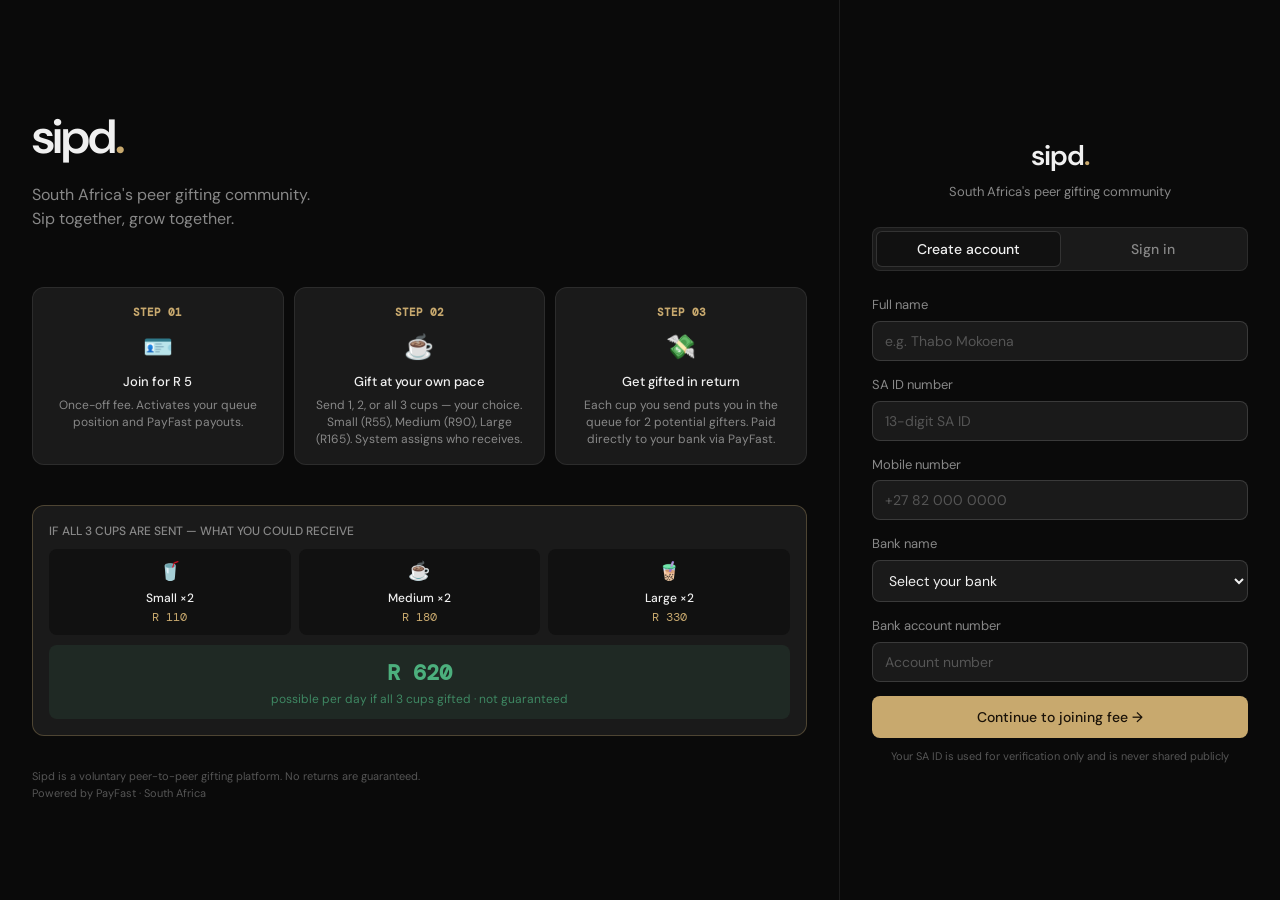
==== index.html @ 5f3d975c "Add files via upload" ====
<!DOCTYPE html>
<html lang="en">
<head>
<meta charset="UTF-8">
<meta name="viewport" content="width=device-width, initial-scale=1.0">
<title>Sipd — Join the community</title>
<link rel="stylesheet" href="css/style.css">
<style>
.pf-overlay{position:fixed;inset:0;background:rgba(0,0,0,0.7);display:flex;align-items:center;justify-content:center;z-index:999;padding:1rem}
.pf-box{background:var(--bg2);border:1px solid var(--border2);border-radius:var(--radius-lg);padding:1.75rem;width:100%;max-width:380px}
.pf-header{display:flex;align-items:center;justify-content:space-between;margin-bottom:1.25rem}
.pf-logo{font-size:18px;font-weight:600;color:var(--text)}
.pf-logo span{color:var(--accent)}
.pf-close{background:none;border:none;color:var(--text2);font-size:18px;cursor:pointer;line-height:1}
.pf-merchant{text-align:center;font-size:22px;font-weight:600;letter-spacing:-0.5px;margin-bottom:6px}
.pf-amount{text-align:center;font-size:36px;font-weight:600;color:var(--accent);font-family:var(--mono);margin-bottom:4px}
.pf-desc{text-align:center;font-size:13px;color:var(--text2);margin-bottom:4px}
.pf-ref{text-align:center;font-size:11px;color:var(--text3);font-family:var(--mono);margin-bottom:1rem}
.pf-methods{display:flex;gap:6px;margin-bottom:4px}
.pf-method{flex:1;padding:8px 4px;border:1px solid var(--border2);border-radius:var(--radius-sm);font-size:12px;text-align:center;cursor:pointer;color:var(--text2);transition:all .15s}
.pf-method.active{border-color:var(--accent);color:var(--accent);background:var(--accent-bg)}
.hero-section{text-align:center;padding:2rem 0 1.5rem}
.hero-logo{font-size:48px;font-weight:600;letter-spacing:-2px;margin-bottom:8px}
.hero-logo span{color:var(--accent)}
.hero-tagline{font-size:16px;color:var(--text2);margin-bottom:2rem;line-height:1.5}
.how-grid{display:grid;grid-template-columns:repeat(3,minmax(0,1fr));gap:10px;margin:1.5rem 0}
.how-card{background:var(--bg3);border:1px solid var(--border);border-radius:var(--radius);padding:1rem;text-align:center}
.how-num{font-size:11px;font-weight:600;color:var(--accent);font-family:var(--mono);margin-bottom:6px}
.how-icon{font-size:24px;margin-bottom:6px}
.how-title{font-size:13px;font-weight:500;margin-bottom:4px}
.how-desc{font-size:12px;color:var(--text2);line-height:1.4}
.tabs-toggle{display:flex;background:var(--bg3);border:1px solid var(--border);border-radius:var(--radius-sm);padding:3px;margin-bottom:1.5rem}
.tab-toggle-btn{flex:1;padding:8px;border:none;border-radius:6px;background:transparent;color:var(--text2);font-family:var(--font);font-size:14px;font-weight:500;cursor:pointer;transition:all .15s}
.tab-toggle-btn.active{background:var(--bg2);color:var(--text);border:1px solid var(--border2)}
.earnings-box{background:var(--bg3);border:1px solid var(--accent-border);border-radius:var(--radius);padding:1rem;margin:1rem 0}
.earnings-grid{display:grid;grid-template-columns:repeat(3,minmax(0,1fr));gap:8px;margin-bottom:10px}
.earn-item{text-align:center;padding:8px;background:var(--bg2);border-radius:var(--radius-sm)}
.earn-icon{font-size:18px}
.earn-size{font-size:12px;font-weight:500;margin-top:3px}
.earn-val{font-size:12px;color:var(--accent);font-family:var(--mono)}
.earn-total{text-align:center;padding:10px;background:var(--green-bg);border-radius:var(--radius-sm)}
.earn-total-amt{font-size:22px;font-weight:600;color:var(--green);font-family:var(--mono)}
.earn-total-lbl{font-size:12px;color:var(--green);opacity:.7}
@media(max-width:500px){.how-grid{grid-template-columns:1fr 1fr}.earnings-grid{grid-template-columns:repeat(3,1fr)}}
</style>
</head>
<body>

<div id="payment-modal" style="display:none;position:fixed;inset:0;z-index:999"></div>

<div style="display:flex;min-height:100vh">

  <!-- LEFT: Hero / Info -->
  <div style="flex:1;padding:2rem;display:flex;flex-direction:column;justify-content:center;border-right:1px solid var(--border);min-width:0" class="hide-mobile">
    <div class="hero-logo">sipd<span>.</span></div>
    <div class="hero-tagline">South Africa's peer gifting community.<br>Sip together, grow together.</div>

    <div class="how-grid">
      <div class="how-card">
        <div class="how-num">STEP 01</div>
        <div class="how-icon">🪪</div>
        <div class="how-title">Join for R 5</div>
        <div class="how-desc">Once-off fee. Activates your queue position and PayFast payouts.</div>
      </div>
      <div class="how-card">
        <div class="how-num">STEP 02</div>
        <div class="how-icon">☕</div>
        <div class="how-title">Gift at your own pace</div>
        <div class="how-desc">Send 1, 2, or all 3 cups — your choice. Small (R55), Medium (R90), Large (R165). System assigns who receives.</div>
      </div>
      <div class="how-card">
        <div class="how-num">STEP 03</div>
        <div class="how-icon">💸</div>
        <div class="how-title">Get gifted in return</div>
        <div class="how-desc">Each cup you send puts you in the queue for 2 potential gifters. Paid directly to your bank via PayFast.</div>
      </div>
    </div>

    <div class="earnings-box">
      <div style="font-size:12px;color:var(--text2);margin-bottom:8px;font-weight:500">IF ALL 3 CUPS ARE SENT — WHAT YOU COULD RECEIVE</div>
      <div class="earnings-grid">
        <div class="earn-item"><div class="earn-icon">🥤</div><div class="earn-size">Small ×2</div><div class="earn-val">R 110</div></div>
        <div class="earn-item"><div class="earn-icon">☕</div><div class="earn-size">Medium ×2</div><div class="earn-val">R 180</div></div>
        <div class="earn-item"><div class="earn-icon">🧋</div><div class="earn-size">Large ×2</div><div class="earn-val">R 330</div></div>
      </div>
      <div class="earn-total">
        <div class="earn-total-amt">R 620</div>
        <div class="earn-total-lbl">possible per day if all 3 cups gifted · not guaranteed</div>
      </div>
    </div>

    <div style="font-size:11px;color:var(--text3);margin-top:1rem;line-height:1.5">
      Sipd is a voluntary peer-to-peer gifting platform. No returns are guaranteed.<br>
      Powered by PayFast · South Africa
    </div>
  </div>

  <!-- RIGHT: Auth Forms -->
  <div style="width:100%;max-width:440px;padding:2rem;display:flex;flex-direction:column;justify-content:center">

    <div style="margin-bottom:1.5rem;text-align:center">
      <div style="font-size:28px;font-weight:600;letter-spacing:-1px">sipd<span style="color:var(--accent)">.</span></div>
      <div style="font-size:13px;color:var(--text2);margin-top:3px">South Africa's peer gifting community</div>
    </div>

    <div class="tabs-toggle">
      <button class="tab-toggle-btn active" id="tab-register-btn" onclick="switchAuthTab('register')">Create account</button>
      <button class="tab-toggle-btn" id="tab-login-btn" onclick="switchAuthTab('login')">Sign in</button>
    </div>

    <!-- REGISTER STEP 1 -->
    <div id="reg-step1">
      <div id="reg-error" class="banner banner-warn" style="margin-bottom:12px"></div>
      <div class="form-group">
        <label>Full name</label>
        <input type="text" id="reg-name" placeholder="e.g. Thabo Mokoena" />
      </div>
      <div class="form-group">
        <label>SA ID number</label>
        <input type="text" id="reg-id" placeholder="13-digit SA ID" maxlength="13" />
      </div>
      <div class="form-group">
        <label>Mobile number</label>
        <input type="text" id="reg-phone" placeholder="+27 82 000 0000" />
      </div>
      <div class="form-group">
        <label>Bank name</label>
        <select id="reg-bank-name">
          <option value="">Select your bank</option>
          <option>Absa</option>
          <option>Capitec</option>
          <option>FNB</option>
          <option>Nedbank</option>
          <option>Standard Bank</option>
          <option>TymeBank</option>
          <option>African Bank</option>
          <option>Discovery Bank</option>
        </select>
      </div>
      <div class="form-group">
        <label>Bank account number</label>
        <input type="text" id="reg-bank-acc" placeholder="Account number" />
      </div>
      <button class="btn btn-primary" onclick="goToFeeStep()">Continue to joining fee →</button>
      <p style="font-size:11px;color:var(--text3);text-align:center;margin-top:10px">
        Your SA ID is used for verification only and is never shared publicly
      </p>
    </div>

    <!-- REGISTER STEP 2: R5 Fee -->
    <div id="reg-step2" style="display:none">
      <div style="display:flex;align-items:center;gap:8px;margin-bottom:1.25rem;cursor:pointer" onclick="backToStep1()">
        <span style="color:var(--text2);font-size:14px">←</span>
        <span style="font-size:13px;color:var(--text2)">Back</span>
      </div>

      <div class="step-indicator">
        <div class="step-dot"></div>
        <div class="step-dot active"></div>
      </div>

      <div class="fee-display">
        <div class="fee-amount">R 5</div>
        <div class="fee-label">Once-off joining fee · Never charged again</div>
      </div>

      <div class="checklist">
        <div class="check-item"><span class="check-mark">✓</span><span>Verifies you as a real SA member</span></div>
        <div class="check-item"><span class="check-mark">✓</span><span>Assigns your permanent FIFO queue position</span></div>
        <div class="check-item"><span class="check-mark">✓</span><span>Activates PayFast payouts to your bank account</span></div>
        <div class="check-item"><span class="check-mark">✓</span><span>One-time only — no monthly fees, no hidden charges</span></div>
      </div>

      <div class="confirm-box">
        <div class="confirm-label">Registering as</div>
        <div class="confirm-val" id="confirm-name">—</div>
        <div style="font-size:12px;color:var(--text3);margin-top:2px" id="confirm-bank">—</div>
      </div>

      <button class="btn btn-primary" onclick="payAndJoin()">Pay R 5 via PayFast & Join Sipd</button>
      <p style="font-size:11px;color:var(--text3);text-align:center;margin-top:8px">
        Secure payment processed by PayFast.
      </p>
    </div>

    <!-- LOGIN -->
    <div id="login-form" style="display:none">
      <div id="login-error" class="banner banner-warn" style="margin-bottom:12px"></div>
      <div class="form-group">
        <label>SA ID number</label>
        <input type="text" id="login-id" placeholder="Your 13-digit SA ID" maxlength="13"
               onkeydown="if(event.key==='Enter') doLogin()" />
      </div>
      <button class="btn btn-primary" onclick="doLogin()">Sign in to Sipd</button>
      <div style="text-align:center;margin-top:12px">
        <a href="admin.html" style="font-size:12px;color:var(--text3)">Admin access →</a>
      </div>
    </div>

  </div>
</div>

<script src="js/auth.js"></script>
<script src="js/payfast.js"></script>
<script>

  // Redirect if already logged in
  (function() {
    const s = Auth.getSession();
    if (s) window.location.href = 'app.html';
  })();

  function switchAuthTab(tab) {
    document.getElementById('tab-register-btn').classList.toggle('active', tab === 'register');
    document.getElementById('tab-login-btn').classList.toggle('active', tab === 'login');
    document.getElementById('reg-step1').style.display   = tab === 'register' ? 'block' : 'none';
    document.getElementById('reg-step2').style.display   = 'none';
    document.getElementById('login-form').style.display  = tab === 'login' ? 'block' : 'none';
  }

  function showError(elId, msg) {
    const el = document.getElementById(elId);
    el.textContent = msg; el.style.display = 'block';
    setTimeout(() => el.style.display = 'none', 5000);
  }

  function goToFeeStep() {
    const name    = document.getElementById('reg-name').value.trim();
    const id      = document.getElementById('reg-id').value.trim();
    const phone   = document.getElementById('reg-phone').value.trim();
    const bank    = document.getElementById('reg-bank-name').value;
    const acc     = document.getElementById('reg-bank-acc').value.trim();

    if (!name || !id || !phone || !bank || !acc) {
      showError('reg-error', 'Please fill in all fields.'); return;
    }
    if (id.length !== 13 || isNaN(id)) {
      showError('reg-error', 'Please enter a valid 13-digit SA ID number.'); return;
    }

    document.getElementById('confirm-name').textContent = name;
    document.getElementById('confirm-bank').textContent = bank + ' · ' + acc;
    document.getElementById('reg-step1').style.display = 'none';
    document.getElementById('reg-step2').style.display = 'block';
  }

  function backToStep1() {
    document.getElementById('reg-step2').style.display = 'none';
    document.getElementById('reg-step1').style.display = 'block';
  }

  function payAndJoin() {
    PayFast.initiatePayment({
      type: 'joining',
      amount: PayFast.PRICES.joining,
      buyerId: document.getElementById('reg-id').value.trim(),
      recipientName: 'Sipd Technologies PTY Ltd',
      onSuccess: () => completeRegistration(),
    });
  }

  function completeRegistration() {
    const result = Auth.register({
      name:        document.getElementById('reg-name').value.trim(),
      idNumber:    document.getElementById('reg-id').value.trim(),
      phone:       document.getElementById('reg-phone').value.trim(),
      bankName:    document.getElementById('reg-bank-name').value,
      bankAccount: document.getElementById('reg-bank-acc').value.trim(),
    });

    if (!result.ok) { showError('reg-error', result.error); backToStep1(); return; }
    window.location.href = 'app.html?welcome=1';
  }

  function doLogin() {
    const id = document.getElementById('login-id').value.trim();
    if (!id) { showError('login-error', 'Please enter your SA ID number.'); return; }
    const result = Auth.login(id);
    if (!result.ok) { showError('login-error', result.error); return; }
    window.location.href = 'app.html';
  }

  // Demo login shortcut
  function demoLogin() {
    const result = Auth.login('DEMO001');
    if (result.ok) { window.location.href = 'app.html'; }
    else {
      // seed a demo user and log in
      Auth.register({ name: 'Demo User', idNumber: 'DEMO001', phone: '0821234000', bankName: 'FNB', bankAccount: '9999999999' });
      window.location.href = 'app.html';
    }
  }
</script>
</body>
</html>
---- css/style.css ----
@import url('https://fonts.googleapis.com/css2?family=DM+Sans:wght@300;400;500;600&family=DM+Mono:wght@400;500&display=swap');

:root {
  --bg: #0a0a0a;
  --bg2: #111111;
  --bg3: #1a1a1a;
  --bg4: #222222;
  --border: rgba(255,255,255,0.08);
  --border2: rgba(255,255,255,0.14);
  --text: #f0f0f0;
  --text2: #888;
  --text3: #555;
  --accent: #c8a96e;
  --accent2: #e8c98e;
  --accent-bg: rgba(200,169,110,0.1);
  --accent-border: rgba(200,169,110,0.3);
  --green: #4caf7d;
  --green-bg: rgba(76,175,125,0.1);
  --red: #e05c5c;
  --red-bg: rgba(224,92,92,0.1);
  --blue: #5b9cf6;
  --blue-bg: rgba(91,156,246,0.1);
  --radius: 12px;
  --radius-sm: 8px;
  --radius-lg: 16px;
  --font: 'DM Sans', sans-serif;
  --mono: 'DM Mono', monospace;
}

* { box-sizing: border-box; margin: 0; padding: 0; }

body {
  font-family: var(--font);
  background: var(--bg);
  color: var(--text);
  min-height: 100vh;
  font-size: 15px;
  line-height: 1.6;
  -webkit-font-smoothing: antialiased;
}

a { color: var(--accent); text-decoration: none; }
a:hover { color: var(--accent2); }

/* ── SCROLLBAR ── */
::-webkit-scrollbar { width: 4px; }
::-webkit-scrollbar-track { background: var(--bg2); }
::-webkit-scrollbar-thumb { background: var(--bg4); border-radius: 4px; }

/* ── LAYOUT ── */
.container { max-width: 860px; margin: 0 auto; padding: 0 1.25rem; }
.page-wrap { min-height: 100vh; display: flex; flex-direction: column; }

/* ── TOPBAR ── */
.topbar {
  position: sticky; top: 0; z-index: 100;
  background: rgba(10,10,10,0.92);
  backdrop-filter: blur(12px);
  border-bottom: 1px solid var(--border);
  padding: 0 1.25rem;
  height: 56px;
  display: flex; align-items: center; justify-content: space-between;
}
.logo {
  font-size: 22px; font-weight: 600; letter-spacing: -0.5px;
  color: var(--text);
}
.logo span { color: var(--accent); }
.topbar-right { display: flex; align-items: center; gap: 10px; }
.user-chip {
  display: flex; align-items: center; gap: 8px;
  background: var(--bg3); border: 1px solid var(--border);
  border-radius: 999px; padding: 4px 12px 4px 4px;
  font-size: 13px;
}
.user-chip .av {
  width: 26px; height: 26px; border-radius: 50%;
  background: var(--accent-bg); border: 1px solid var(--accent-border);
  display: flex; align-items: center; justify-content: center;
  font-size: 10px; font-weight: 600; color: var(--accent);
}

/* ── NAV TABS ── */
.nav-tabs {
  display: flex; gap: 2px;
  background: var(--bg2); border: 1px solid var(--border);
  border-radius: var(--radius); padding: 4px;
  margin: 1.25rem 0;
}
.nav-tab {
  flex: 1; padding: 8px 10px; border: none; border-radius: var(--radius-sm);
  background: transparent; color: var(--text2); font-size: 13px;
  font-family: var(--font); font-weight: 500; cursor: pointer;
  transition: all 0.15s; white-space: nowrap;
}
.nav-tab:hover { color: var(--text); background: var(--bg3); }
.nav-tab.active {
  background: var(--bg3); color: var(--accent);
  border: 1px solid var(--accent-border);
}

/* ── CARDS ── */
.card {
  background: var(--bg2); border: 1px solid var(--border);
  border-radius: var(--radius-lg); padding: 1.25rem;
  margin-bottom: 12px;
}
.card-title {
  font-size: 13px; font-weight: 500; color: var(--text2);
  text-transform: uppercase; letter-spacing: 0.06em; margin-bottom: 12px;
}
.card h3 { font-size: 15px; font-weight: 500; margin-bottom: 6px; }

/* ── STATS ── */
.stat-grid { display: grid; grid-template-columns: repeat(3, minmax(0,1fr)); gap: 10px; margin-bottom: 1.25rem; }
.stat-card {
  background: var(--bg3); border: 1px solid var(--border);
  border-radius: var(--radius); padding: 1rem;
}
.stat-card .s-label { font-size: 12px; color: var(--text3); margin-bottom: 4px; }
.stat-card .s-value { font-size: 24px; font-weight: 600; color: var(--text); }
.stat-card .s-sub { font-size: 12px; color: var(--text2); margin-top: 2px; }

/* ── BADGES ── */
.badge {
  display: inline-block; font-size: 11px; font-weight: 500;
  padding: 2px 8px; border-radius: 999px;
}
.badge-gold { background: var(--accent-bg); color: var(--accent); border: 1px solid var(--accent-border); }
.badge-green { background: var(--green-bg); color: var(--green); }
.badge-red { background: var(--red-bg); color: var(--red); }
.badge-blue { background: var(--blue-bg); color: var(--blue); }
.badge-gray { background: var(--bg4); color: var(--text2); }

/* ── BUTTONS ── */
.btn {
  display: inline-flex; align-items: center; justify-content: center; gap: 6px;
  padding: 10px 20px; border-radius: var(--radius-sm); border: none;
  font-family: var(--font); font-size: 14px; font-weight: 500;
  cursor: pointer; transition: all 0.15s;
}
.btn-primary {
  background: var(--accent); color: #1a1208;
  width: 100%; padding: 12px;
}
.btn-primary:hover { background: var(--accent2); }
.btn-primary:disabled { opacity: 0.35; cursor: not-allowed; }
.btn-ghost {
  background: transparent; color: var(--text2);
  border: 1px solid var(--border2); width: 100%; padding: 10px;
  font-size: 13px;
}
.btn-ghost:hover { background: var(--bg3); color: var(--text); }

/* ── FORMS ── */
.form-group { margin-bottom: 14px; }
.form-group label {
  display: block; font-size: 13px; color: var(--text2); margin-bottom: 5px;
}
.form-group input, .form-group select {
  width: 100%; padding: 10px 12px;
  background: var(--bg3); border: 1px solid var(--border2);
  border-radius: var(--radius-sm); color: var(--text);
  font-family: var(--font); font-size: 14px;
  transition: border-color 0.15s;
}
.form-group input:focus, .form-group select:focus {
  outline: none; border-color: var(--accent);
}
.form-group input::placeholder { color: var(--text3); }

/* ── QUEUE ROWS ── */
.queue-item {
  display: flex; align-items: center; gap: 12px;
  padding: 12px 0; border-bottom: 1px solid var(--border);
}
.queue-item:last-child { border-bottom: none; }
.q-pos {
  font-size: 12px; color: var(--text3); width: 20px;
  font-family: var(--mono); text-align: center;
}
.q-avatar {
  width: 40px; height: 40px; border-radius: 50%; flex-shrink: 0;
  display: flex; align-items: center; justify-content: center;
  font-size: 13px; font-weight: 600;
}
.q-info { flex: 1; min-width: 0; }
.q-name { font-size: 14px; font-weight: 500; }
.q-sub { font-size: 12px; color: var(--text2); margin-top: 1px; }
.q-progress {
  height: 3px; background: var(--bg4); border-radius: 2px; margin-top: 5px; overflow: hidden;
}
.q-progress-fill { height: 100%; border-radius: 2px; transition: width 0.3s; }

/* ── CUP BUTTONS ── */
.cup-grid { display: grid; grid-template-columns: repeat(3, minmax(0,1fr)); gap: 10px; margin: 1rem 0; }
.cup-btn {
  border: 1px solid var(--border2); border-radius: var(--radius);
  padding: 1.1rem 0.5rem; text-align: center; cursor: pointer;
  background: var(--bg3); transition: all 0.15s;
}
.cup-btn:hover:not(.disabled) { border-color: var(--accent); background: var(--accent-bg); }
.cup-btn.selected { border: 1.5px solid var(--accent); background: var(--accent-bg); }
.cup-btn.disabled { opacity: 0.3; cursor: not-allowed; pointer-events: none; }
.cup-icon { font-size: 24px; display: block; margin-bottom: 5px; }
.cup-name { font-size: 13px; font-weight: 500; color: var(--text); }
.cup-price { font-size: 12px; color: var(--accent); margin-top: 2px; font-family: var(--mono); }

/* ── HISTORY ROWS ── */
.hist-row {
  display: flex; align-items: center; gap: 10px;
  padding: 10px 0; border-bottom: 1px solid var(--border); font-size: 13px;
}
.hist-row:last-child { border-bottom: none; }
.hist-icon { font-size: 18px; flex-shrink: 0; }
.hist-info { flex: 1; min-width: 0; }
.hist-main { font-size: 13px; color: var(--text); }
.hist-ref { font-size: 11px; color: var(--text3); font-family: var(--mono); margin-top: 1px; }
.hist-amount { font-weight: 600; font-size: 14px; white-space: nowrap; }
.hist-time { font-size: 11px; color: var(--text3); font-family: var(--mono); }

/* ── SLOTS ── */
.slots-wrap { display: flex; flex-wrap: wrap; gap: 6px; }
.slot-pill {
  display: inline-flex; align-items: center; gap: 5px;
  padding: 5px 12px; border-radius: 999px; font-size: 12px;
}
.slot-pill.filled { background: var(--green-bg); color: var(--green); }
.slot-pill.empty { background: var(--bg4); color: var(--text3); }

/* ── BANNERS ── */
.banner {
  border-radius: var(--radius-sm); padding: 10px 14px;
  font-size: 13px; margin-bottom: 12px; display: none;
  animation: slideDown 0.2s ease;
}
@keyframes slideDown { from { opacity:0; transform:translateY(-6px); } to { opacity:1; transform:translateY(0); } }
.banner-success { background: var(--green-bg); color: var(--green); border: 1px solid rgba(76,175,125,0.2); }
.banner-info { background: var(--blue-bg); color: var(--blue); border: 1px solid rgba(91,156,246,0.2); }
.banner-warn { background: var(--accent-bg); color: var(--accent); border: 1px solid var(--accent-border); }

/* ── ONBOARD ── */
.onboard-page {
  min-height: 100vh; display: flex; align-items: center; justify-content: center;
  padding: 2rem 1rem;
  background: var(--bg);
}
.onboard-box {
  width: 100%; max-width: 420px;
  background: var(--bg2); border: 1px solid var(--border);
  border-radius: var(--radius-lg); padding: 2rem;
}
.onboard-logo {
  font-size: 32px; font-weight: 600; letter-spacing: -1px;
  text-align: center; margin-bottom: 4px;
}
.onboard-logo span { color: var(--accent); }
.onboard-sub {
  text-align: center; font-size: 13px; color: var(--text2); margin-bottom: 1.75rem;
}
.fee-display {
  background: var(--bg3); border: 1px solid var(--accent-border);
  border-radius: var(--radius); padding: 1.25rem; text-align: center; margin: 1.25rem 0;
}
.fee-amount { font-size: 36px; font-weight: 600; color: var(--accent); font-family: var(--mono); }
.fee-label { font-size: 12px; color: var(--text2); margin-top: 3px; }
.checklist { display: flex; flex-direction: column; gap: 8px; margin-bottom: 1.25rem; }
.check-item { display: flex; gap: 10px; align-items: flex-start; font-size: 13px; color: var(--text2); }
.check-mark { color: var(--green); flex-shrink: 0; margin-top: 1px; }
.confirm-box {
  background: var(--bg3); border-radius: var(--radius-sm);
  padding: 10px 12px; margin-bottom: 1rem; font-size: 13px;
}
.confirm-label { color: var(--text3); font-size: 12px; margin-bottom: 2px; }
.confirm-val { font-weight: 500; }
.divider {
  border: none; border-top: 1px solid var(--border); margin: 1.25rem 0;
}
.step-indicator {
  display: flex; justify-content: center; gap: 6px; margin-bottom: 1.5rem;
}
.step-dot {
  width: 6px; height: 6px; border-radius: 50%; background: var(--bg4);
  transition: background 0.2s;
}
.step-dot.active { background: var(--accent); }

/* ── ADMIN ── */
.admin-topbar {
  background: var(--bg2); border-bottom: 1px solid var(--border);
  padding: 0 1.25rem; height: 56px;
  display: flex; align-items: center; justify-content: space-between;
}
.admin-badge {
  background: var(--red-bg); color: var(--red);
  border: 1px solid rgba(224,92,92,0.2);
  font-size: 11px; font-weight: 500; padding: 3px 10px; border-radius: 999px;
}
.admin-stat-grid {
  display: grid; grid-template-columns: repeat(4, minmax(0,1fr)); gap: 10px; margin-bottom: 1.25rem;
}
.table-wrap { overflow-x: auto; }
table {
  width: 100%; border-collapse: collapse; font-size: 13px;
}
thead th {
  text-align: left; padding: 8px 12px;
  color: var(--text3); font-weight: 500; font-size: 12px;
  border-bottom: 1px solid var(--border); white-space: nowrap;
}
tbody td {
  padding: 10px 12px; border-bottom: 1px solid var(--border); color: var(--text2);
}
tbody tr:last-child td { border-bottom: none; }
tbody tr:hover td { background: var(--bg3); }
.status-dot {
  width: 7px; height: 7px; border-radius: 50%; display: inline-block; margin-right: 5px;
}

/* ── PAYFAST NOTE ── */
.payfast-note {
  display: inline-flex; align-items: center; gap: 5px;
  background: var(--bg3); border: 1px solid var(--border);
  border-radius: 999px; padding: 4px 10px;
  font-size: 11px; color: var(--text2); margin-top: 8px;
}

/* ── FIFO TAG ── */
.fifo-tag {
  display: inline-flex; align-items: center; gap: 4px;
  font-size: 11px; background: var(--bg3); color: var(--text3);
  border: 1px solid var(--border); border-radius: 999px; padding: 2px 8px;
}

/* ── EMPTY STATE ── */
.empty-state {
  text-align: center; padding: 2.5rem 0; color: var(--text3); font-size: 14px;
}

/* ── SECTION HEADER ── */
.sec-header {
  display: flex; align-items: center; justify-content: space-between; margin-bottom: 10px;
}
.sec-label {
  font-size: 11px; font-weight: 500; color: var(--text3);
  text-transform: uppercase; letter-spacing: 0.07em;
}

/* ── LIMIT DOTS ── */
.limit-dots { display: flex; gap: 6px; margin: 8px 0; }
.l-dot { width: 32px; height: 7px; border-radius: 4px; background: var(--bg4); }
.l-dot.used { background: var(--accent); }

/* ── ASSIGNED RECIPIENT BOX ── */
.assign-box {
  background: var(--bg3); border: 1px solid var(--accent-border);
  border-radius: var(--radius); padding: 12px; margin-bottom: 4px;
}

/* ── RESPONSIVE ── */
@media(max-width:600px){
  .admin-stat-grid { grid-template-columns: repeat(2,minmax(0,1fr)); }
  .stat-grid { grid-template-columns: repeat(3,minmax(0,1fr)); }
  .nav-tab { font-size: 12px; padding: 7px 6px; }
}
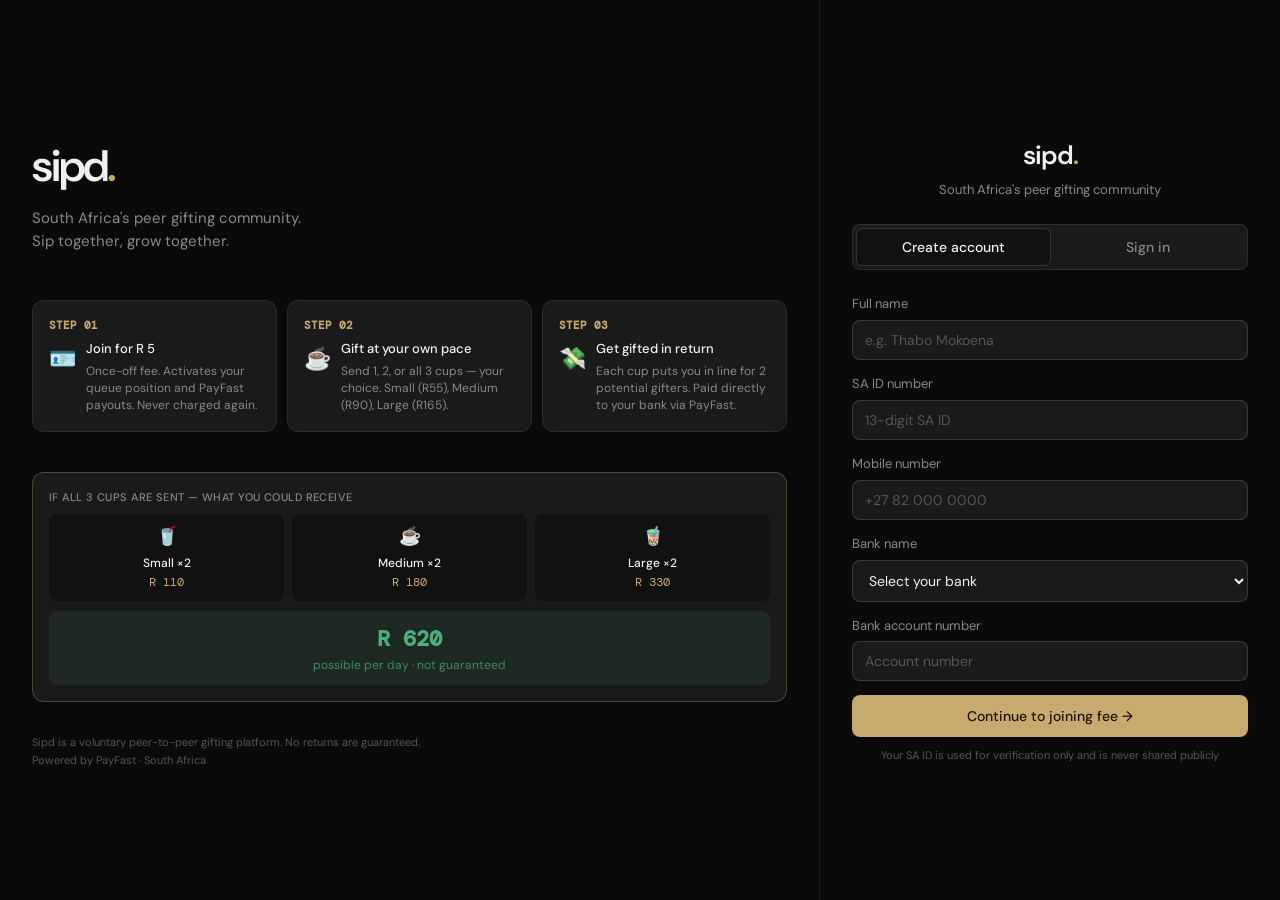
==== commit fc44e938: "Add files via upload" ====
--- a/index.html
+++ b/index.html
@@ -6,12 +6,13 @@
 <title>Sipd — Join the community</title>
 <link rel="stylesheet" href="css/style.css">
 <style>
-.pf-overlay{position:fixed;inset:0;background:rgba(0,0,0,0.7);display:flex;align-items:center;justify-content:center;z-index:999;padding:1rem}
-.pf-box{background:var(--bg2);border:1px solid var(--border2);border-radius:var(--radius-lg);padding:1.75rem;width:100%;max-width:380px}
+/* ── PayFast Modal ── */
+.pf-overlay{position:fixed;inset:0;background:rgba(0,0,0,0.75);display:flex;align-items:center;justify-content:center;z-index:999;padding:1rem}
+.pf-box{background:var(--bg2);border:1px solid var(--border2);border-radius:var(--radius-lg);padding:1.75rem;width:100%;max-width:360px}
 .pf-header{display:flex;align-items:center;justify-content:space-between;margin-bottom:1.25rem}
 .pf-logo{font-size:18px;font-weight:600;color:var(--text)}
 .pf-logo span{color:var(--accent)}
-.pf-close{background:none;border:none;color:var(--text2);font-size:18px;cursor:pointer;line-height:1}
+.pf-close{background:none;border:none;color:var(--text2);font-size:18px;cursor:pointer}
 .pf-merchant{text-align:center;font-size:22px;font-weight:600;letter-spacing:-0.5px;margin-bottom:6px}
 .pf-amount{text-align:center;font-size:36px;font-weight:600;color:var(--accent);font-family:var(--mono);margin-bottom:4px}
 .pf-desc{text-align:center;font-size:13px;color:var(--text2);margin-bottom:4px}
@@ -19,19 +20,42 @@
 .pf-methods{display:flex;gap:6px;margin-bottom:4px}
 .pf-method{flex:1;padding:8px 4px;border:1px solid var(--border2);border-radius:var(--radius-sm);font-size:12px;text-align:center;cursor:pointer;color:var(--text2);transition:all .15s}
 .pf-method.active{border-color:var(--accent);color:var(--accent);background:var(--accent-bg)}
-.hero-section{text-align:center;padding:2rem 0 1.5rem}
-.hero-logo{font-size:48px;font-weight:600;letter-spacing:-2px;margin-bottom:8px}
-.hero-logo span{color:var(--accent)}
-.hero-tagline{font-size:16px;color:var(--text2);margin-bottom:2rem;line-height:1.5}
+
+/* ── Page layout ── */
+.page-outer{min-height:100vh;display:flex;flex-direction:column}
+
+/* Desktop: two columns side by side */
+.page-inner{display:flex;flex:1}
+.info-panel{flex:1;padding:2.5rem 2rem;display:flex;flex-direction:column;justify-content:center;border-right:1px solid var(--border);min-width:0}
+.auth-panel{width:100%;max-width:460px;padding:2.5rem 2rem;display:flex;flex-direction:column;justify-content:center}
+
+/* Mobile: stack vertically, hide info panel details */
+@media(max-width:700px){
+  .page-inner{flex-direction:column}
+  .info-panel{border-right:none;border-bottom:1px solid var(--border);padding:2rem 1.25rem 1.5rem;justify-content:flex-start}
+  .auth-panel{max-width:100%;padding:1.5rem 1.25rem}
+  .info-panel .hero-logo{font-size:36px}
+  .info-panel .hero-tagline{font-size:14px;margin-bottom:1rem}
+  .how-grid{grid-template-columns:1fr!important;gap:8px!important;margin:1rem 0!important}
+  .earnings-box{margin:.75rem 0!important}
+  .desktop-only{display:none!important}
+}
+
+/* How-it-works cards */
 .how-grid{display:grid;grid-template-columns:repeat(3,minmax(0,1fr));gap:10px;margin:1.5rem 0}
-.how-card{background:var(--bg3);border:1px solid var(--border);border-radius:var(--radius);padding:1rem;text-align:center}
-.how-num{font-size:11px;font-weight:600;color:var(--accent);font-family:var(--mono);margin-bottom:6px}
-.how-icon{font-size:24px;margin-bottom:6px}
-.how-title{font-size:13px;font-weight:500;margin-bottom:4px}
-.how-desc{font-size:12px;color:var(--text2);line-height:1.4}
-.tabs-toggle{display:flex;background:var(--bg3);border:1px solid var(--border);border-radius:var(--radius-sm);padding:3px;margin-bottom:1.5rem}
-.tab-toggle-btn{flex:1;padding:8px;border:none;border-radius:6px;background:transparent;color:var(--text2);font-family:var(--font);font-size:14px;font-weight:500;cursor:pointer;transition:all .15s}
-.tab-toggle-btn.active{background:var(--bg2);color:var(--text);border:1px solid var(--border2)}
+.how-card{background:var(--bg3);border:1px solid var(--border);border-radius:var(--radius);padding:1rem}
+.how-card-inner{display:flex;align-items:flex-start;gap:10px}
+.how-num{font-size:11px;font-weight:600;color:var(--accent);font-family:var(--mono);margin-bottom:4px}
+.how-icon{font-size:22px;flex-shrink:0;margin-top:2px}
+.how-title{font-size:13px;font-weight:500;margin-bottom:3px}
+.how-desc{font-size:12px;color:var(--text2);line-height:1.45}
+
+/* On mobile the cards go horizontal (icon + text side by side) */
+@media(max-width:700px){
+  .how-card{padding:.75rem}
+}
+
+/* Earnings box */
 .earnings-box{background:var(--bg3);border:1px solid var(--accent-border);border-radius:var(--radius);padding:1rem;margin:1rem 0}
 .earnings-grid{display:grid;grid-template-columns:repeat(3,minmax(0,1fr));gap:8px;margin-bottom:10px}
 .earn-item{text-align:center;padding:8px;background:var(--bg2);border-radius:var(--radius-sm)}
@@ -41,43 +65,66 @@
 .earn-total{text-align:center;padding:10px;background:var(--green-bg);border-radius:var(--radius-sm)}
 .earn-total-amt{font-size:22px;font-weight:600;color:var(--green);font-family:var(--mono)}
 .earn-total-lbl{font-size:12px;color:var(--green);opacity:.7}
-@media(max-width:500px){.how-grid{grid-template-columns:1fr 1fr}.earnings-grid{grid-template-columns:repeat(3,1fr)}}
+
+/* Auth tabs toggle */
+.tabs-toggle{display:flex;background:var(--bg3);border:1px solid var(--border);border-radius:var(--radius-sm);padding:3px;margin-bottom:1.5rem}
+.tab-toggle-btn{flex:1;padding:9px;border:none;border-radius:6px;background:transparent;color:var(--text2);font-family:var(--font);font-size:14px;font-weight:500;cursor:pointer;transition:all .15s}
+.tab-toggle-btn.active{background:var(--bg2);color:var(--text);border:1px solid var(--border2)}
+
+/* Hero */
+.hero-logo{font-size:44px;font-weight:600;letter-spacing:-2px;margin-bottom:6px}
+.hero-logo span{color:var(--accent)}
+.hero-tagline{font-size:15px;color:var(--text2);margin-bottom:1.5rem;line-height:1.5}
 </style>
 </head>
 <body>
 
 <div id="payment-modal" style="display:none;position:fixed;inset:0;z-index:999"></div>
 
-<div style="display:flex;min-height:100vh">
-
-  <!-- LEFT: Hero / Info -->
-  <div style="flex:1;padding:2rem;display:flex;flex-direction:column;justify-content:center;border-right:1px solid var(--border);min-width:0" class="hide-mobile">
+<div class="page-outer">
+<div class="page-inner">
+
+  <!-- ── LEFT INFO PANEL ── -->
+  <div class="info-panel">
+
     <div class="hero-logo">sipd<span>.</span></div>
     <div class="hero-tagline">South Africa's peer gifting community.<br>Sip together, grow together.</div>
 
     <div class="how-grid">
       <div class="how-card">
         <div class="how-num">STEP 01</div>
-        <div class="how-icon">🪪</div>
-        <div class="how-title">Join for R 5</div>
-        <div class="how-desc">Once-off fee. Activates your queue position and PayFast payouts.</div>
+        <div class="how-card-inner">
+          <div class="how-icon">🪪</div>
+          <div>
+            <div class="how-title">Join for R 5</div>
+            <div class="how-desc">Once-off fee. Activates your queue position and PayFast payouts. Never charged again.</div>
+          </div>
+        </div>
       </div>
       <div class="how-card">
         <div class="how-num">STEP 02</div>
-        <div class="how-icon">☕</div>
-        <div class="how-title">Gift at your own pace</div>
-        <div class="how-desc">Send 1, 2, or all 3 cups — your choice. Small (R55), Medium (R90), Large (R165). System assigns who receives.</div>
+        <div class="how-card-inner">
+          <div class="how-icon">☕</div>
+          <div>
+            <div class="how-title">Gift at your own pace</div>
+            <div class="how-desc">Send 1, 2, or all 3 cups — your choice. Small (R55), Medium (R90), Large (R165).</div>
+          </div>
+        </div>
       </div>
       <div class="how-card">
         <div class="how-num">STEP 03</div>
-        <div class="how-icon">💸</div>
-        <div class="how-title">Get gifted in return</div>
-        <div class="how-desc">Each cup you send puts you in the queue for 2 potential gifters. Paid directly to your bank via PayFast.</div>
+        <div class="how-card-inner">
+          <div class="how-icon">💸</div>
+          <div>
+            <div class="how-title">Get gifted in return</div>
+            <div class="how-desc">Each cup puts you in line for 2 potential gifters. Paid directly to your bank via PayFast.</div>
+          </div>
+        </div>
       </div>
     </div>
 
     <div class="earnings-box">
-      <div style="font-size:12px;color:var(--text2);margin-bottom:8px;font-weight:500">IF ALL 3 CUPS ARE SENT — WHAT YOU COULD RECEIVE</div>
+      <div style="font-size:11px;color:var(--text2);margin-bottom:8px;font-weight:500;text-transform:uppercase;letter-spacing:.04em">If all 3 cups are sent — what you could receive</div>
       <div class="earnings-grid">
         <div class="earn-item"><div class="earn-icon">🥤</div><div class="earn-size">Small ×2</div><div class="earn-val">R 110</div></div>
         <div class="earn-item"><div class="earn-icon">☕</div><div class="earn-size">Medium ×2</div><div class="earn-val">R 180</div></div>
@@ -85,21 +132,22 @@
       </div>
       <div class="earn-total">
         <div class="earn-total-amt">R 620</div>
-        <div class="earn-total-lbl">possible per day if all 3 cups gifted · not guaranteed</div>
-      </div>
-    </div>
-
-    <div style="font-size:11px;color:var(--text3);margin-top:1rem;line-height:1.5">
+        <div class="earn-total-lbl">possible per day · not guaranteed</div>
+      </div>
+    </div>
+
+    <div style="font-size:11px;color:var(--text3);margin-top:1rem;line-height:1.6">
       Sipd is a voluntary peer-to-peer gifting platform. No returns are guaranteed.<br>
       Powered by PayFast · South Africa
     </div>
+
   </div>
 
-  <!-- RIGHT: Auth Forms -->
-  <div style="width:100%;max-width:440px;padding:2rem;display:flex;flex-direction:column;justify-content:center">
+  <!-- ── RIGHT AUTH PANEL ── -->
+  <div class="auth-panel">
 
     <div style="margin-bottom:1.5rem;text-align:center">
-      <div style="font-size:28px;font-weight:600;letter-spacing:-1px">sipd<span style="color:var(--accent)">.</span></div>
+      <div style="font-size:26px;font-weight:600;letter-spacing:-1px">sipd<span style="color:var(--accent)">.</span></div>
       <div style="font-size:13px;color:var(--text2);margin-top:3px">South Africa's peer gifting community</div>
     </div>
 
@@ -113,15 +161,15 @@
       <div id="reg-error" class="banner banner-warn" style="margin-bottom:12px"></div>
       <div class="form-group">
         <label>Full name</label>
-        <input type="text" id="reg-name" placeholder="e.g. Thabo Mokoena" />
+        <input type="text" id="reg-name" placeholder="e.g. Thabo Mokoena" autocomplete="name" />
       </div>
       <div class="form-group">
         <label>SA ID number</label>
-        <input type="text" id="reg-id" placeholder="13-digit SA ID" maxlength="13" />
+        <input type="text" id="reg-id" placeholder="13-digit SA ID" maxlength="13" inputmode="numeric" />
       </div>
       <div class="form-group">
         <label>Mobile number</label>
-        <input type="text" id="reg-phone" placeholder="+27 82 000 0000" />
+        <input type="tel" id="reg-phone" placeholder="+27 82 000 0000" autocomplete="tel" />
       </div>
       <div class="form-group">
         <label>Bank name</label>
@@ -139,7 +187,7 @@
       </div>
       <div class="form-group">
         <label>Bank account number</label>
-        <input type="text" id="reg-bank-acc" placeholder="Account number" />
+        <input type="text" id="reg-bank-acc" placeholder="Account number" inputmode="numeric" />
       </div>
       <button class="btn btn-primary" onclick="goToFeeStep()">Continue to joining fee →</button>
       <p style="font-size:11px;color:var(--text3);text-align:center;margin-top:10px">
@@ -153,30 +201,25 @@
         <span style="color:var(--text2);font-size:14px">←</span>
         <span style="font-size:13px;color:var(--text2)">Back</span>
       </div>
-
       <div class="step-indicator">
         <div class="step-dot"></div>
         <div class="step-dot active"></div>
       </div>
-
       <div class="fee-display">
         <div class="fee-amount">R 5</div>
         <div class="fee-label">Once-off joining fee · Never charged again</div>
       </div>
-
       <div class="checklist">
         <div class="check-item"><span class="check-mark">✓</span><span>Verifies you as a real SA member</span></div>
         <div class="check-item"><span class="check-mark">✓</span><span>Assigns your permanent FIFO queue position</span></div>
         <div class="check-item"><span class="check-mark">✓</span><span>Activates PayFast payouts to your bank account</span></div>
         <div class="check-item"><span class="check-mark">✓</span><span>One-time only — no monthly fees, no hidden charges</span></div>
       </div>
-
       <div class="confirm-box">
         <div class="confirm-label">Registering as</div>
         <div class="confirm-val" id="confirm-name">—</div>
         <div style="font-size:12px;color:var(--text3);margin-top:2px" id="confirm-bank">—</div>
       </div>
-
       <button class="btn btn-primary" onclick="payAndJoin()">Pay R 5 via PayFast & Join Sipd</button>
       <p style="font-size:11px;color:var(--text3);text-align:center;margin-top:8px">
         Secure payment processed by PayFast.
@@ -189,22 +232,21 @@
       <div class="form-group">
         <label>SA ID number</label>
         <input type="text" id="login-id" placeholder="Your 13-digit SA ID" maxlength="13"
-               onkeydown="if(event.key==='Enter') doLogin()" />
+               inputmode="numeric" onkeydown="if(event.key==='Enter') doLogin()" />
       </div>
       <button class="btn btn-primary" onclick="doLogin()">Sign in to Sipd</button>
-      <div style="text-align:center;margin-top:12px">
+      <div style="text-align:center;margin-top:14px">
         <a href="admin.html" style="font-size:12px;color:var(--text3)">Admin access →</a>
       </div>
     </div>
 
   </div>
+</div>
 </div>
 
 <script src="js/auth.js"></script>
 <script src="js/payfast.js"></script>
 <script>
-
-  // Redirect if already logged in
   (function() {
     const s = Auth.getSession();
     if (s) window.location.href = 'app.html';
@@ -213,9 +255,9 @@
   function switchAuthTab(tab) {
     document.getElementById('tab-register-btn').classList.toggle('active', tab === 'register');
     document.getElementById('tab-login-btn').classList.toggle('active', tab === 'login');
-    document.getElementById('reg-step1').style.display   = tab === 'register' ? 'block' : 'none';
-    document.getElementById('reg-step2').style.display   = 'none';
-    document.getElementById('login-form').style.display  = tab === 'login' ? 'block' : 'none';
+    document.getElementById('reg-step1').style.display  = tab === 'register' ? 'block' : 'none';
+    document.getElementById('reg-step2').style.display  = 'none';
+    document.getElementById('login-form').style.display = tab === 'login'    ? 'block' : 'none';
   }
 
   function showError(elId, msg) {
@@ -225,19 +267,13 @@
   }
 
   function goToFeeStep() {
-    const name    = document.getElementById('reg-name').value.trim();
-    const id      = document.getElementById('reg-id').value.trim();
-    const phone   = document.getElementById('reg-phone').value.trim();
-    const bank    = document.getElementById('reg-bank-name').value;
-    const acc     = document.getElementById('reg-bank-acc').value.trim();
-
-    if (!name || !id || !phone || !bank || !acc) {
-      showError('reg-error', 'Please fill in all fields.'); return;
-    }
-    if (id.length !== 13 || isNaN(id)) {
-      showError('reg-error', 'Please enter a valid 13-digit SA ID number.'); return;
-    }
-
+    const name = document.getElementById('reg-name').value.trim();
+    const id   = document.getElementById('reg-id').value.trim();
+    const phone= document.getElementById('reg-phone').value.trim();
+    const bank = document.getElementById('reg-bank-name').value;
+    const acc  = document.getElementById('reg-bank-acc').value.trim();
+    if (!name || !id || !phone || !bank || !acc) { showError('reg-error', 'Please fill in all fields.'); return; }
+    if (id.length !== 13 || isNaN(id))           { showError('reg-error', 'Please enter a valid 13-digit SA ID number.'); return; }
     document.getElementById('confirm-name').textContent = name;
     document.getElementById('confirm-bank').textContent = bank + ' · ' + acc;
     document.getElementById('reg-step1').style.display = 'none';
@@ -254,7 +290,7 @@
       type: 'joining',
       amount: PayFast.PRICES.joining,
       buyerId: document.getElementById('reg-id').value.trim(),
-      recipientName: 'Sipd Technologies PTY Ltd',
+      recipientName: 'Sipd',
       onSuccess: () => completeRegistration(),
     });
   }
@@ -267,7 +303,6 @@
       bankName:    document.getElementById('reg-bank-name').value,
       bankAccount: document.getElementById('reg-bank-acc').value.trim(),
     });
-
     if (!result.ok) { showError('reg-error', result.error); backToStep1(); return; }
     window.location.href = 'app.html?welcome=1';
   }
@@ -280,15 +315,9 @@
     window.location.href = 'app.html';
   }
 
-  // Demo login shortcut
-  function demoLogin() {
-    const result = Auth.login('DEMO001');
-    if (result.ok) { window.location.href = 'app.html'; }
-    else {
-      // seed a demo user and log in
-      Auth.register({ name: 'Demo User', idNumber: 'DEMO001', phone: '0821234000', bankName: 'FNB', bankAccount: '9999999999' });
-      window.location.href = 'app.html';
-    }
+  function selectMethod(el) {
+    document.querySelectorAll('.pf-method').forEach(m => m.classList.remove('active'));
+    el.classList.add('active');
   }
 </script>
 </body>
